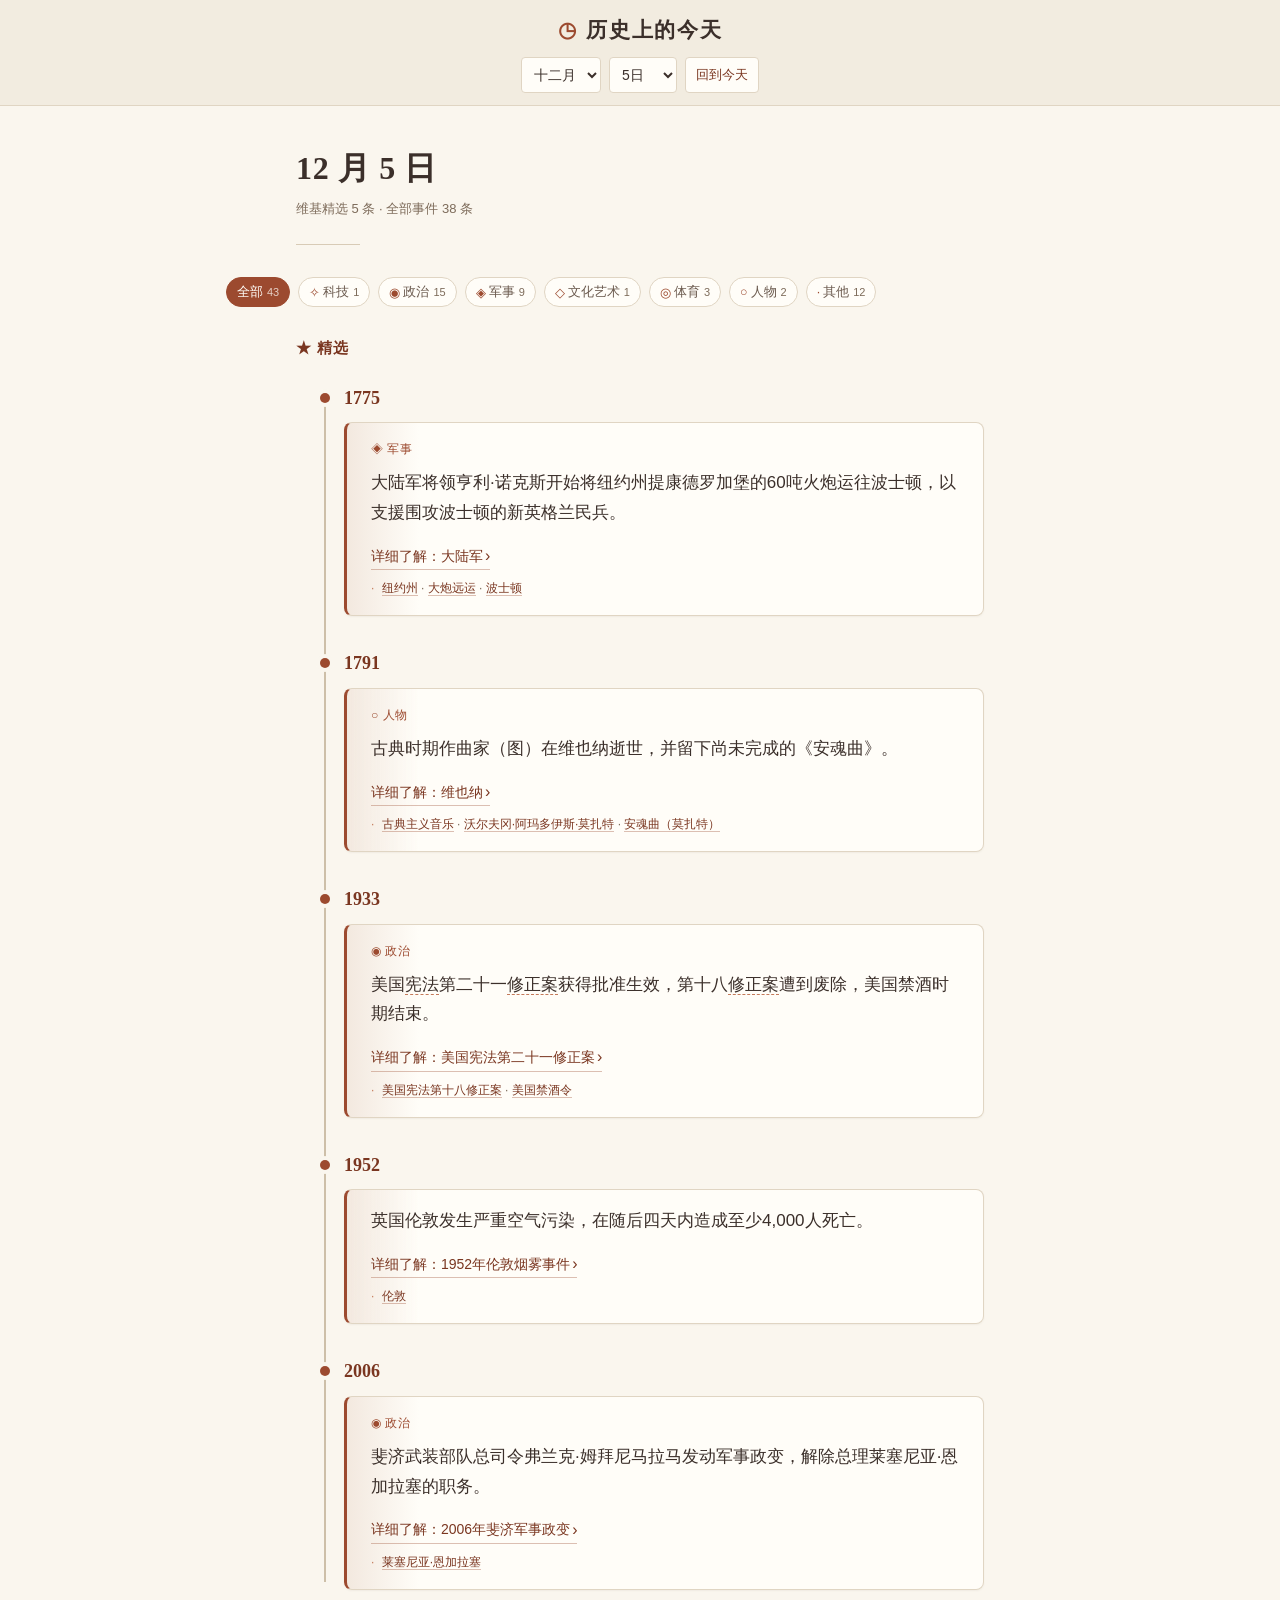
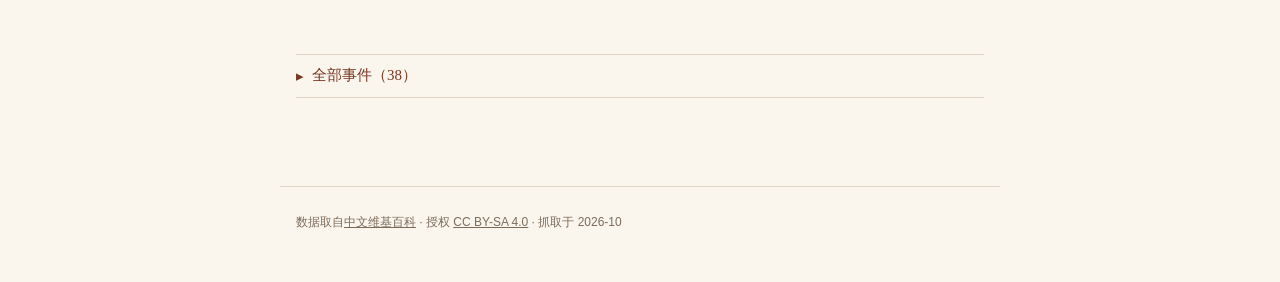
==== index.html @ 5e3b6389 "header 改两行居中：站名在上、日期选择在下 flex 纵向堆叠而非三列 grid —— 两行各自居中、对齐同一视觉中轴， 不会因控件宽度变化而漂移。站名升到 21px 衬线体，是网站主题该有的分" ====
<!DOCTYPE html>
<html lang="zh-Hans">
<head>
<meta charset="UTF-8">
<meta name="viewport" content="width=device-width, initial-scale=1">
<title>历史上的今天</title>
<meta name="description" content="按日期浏览历史上发生过的有影响力的事件，面向 10–18 岁的中文读者。">
<link rel="stylesheet" href="css/style.css">
</head>
<body>

<header>
  <div class="site-title">
    <span class="site-mark" aria-hidden="true">◷</span> <span>历史上的今天</span>
  </div>

  <!-- 第二行：日期选择 ＋「今天」，整组居中 -->
  <div class="date-picker">
    <select id="selMonth" aria-label="选择月份"></select>
    <select id="selDay" aria-label="选择日期"></select>
    <button id="btnTodayInline" class="btn-today-inline" type="button"
            title="回到今天">回到今天</button>
  </div>
</header>

<main class="content">

  <section class="date-hero">
    <h1 id="heroDate">10 月 9 日</h1>
    <p id="heroMeta" class="hero-meta">维基精选 5 条 · 全部事件 41 条</p>
  </section>

  <!-- 精选：维基编者挑选的当日最值得一提的 5 条（spec.md §3.2）-->
  <!-- 领域筛选。标签由 render.js 按当天实有分类生成 ——
       空分类直接不显示，避免点进去空页（spec.md §5.6 的教训）-->
  <nav class="filter-bar" id="filterBar" role="group" aria-label="按领域筛选"></nav>

  <section class="selected-section" aria-labelledby="selTitle">
    <h2 id="selTitle" class="section-title">精选</h2>
    <ol class="timeline" id="selectedList"></ol>
  </section>

  <!-- 全部事件：默认折叠（layout.md §5.8）-->
  <section class="events-section" aria-labelledby="evtTitle">
    <button class="section-toggle" id="evtToggle" type="button"
            aria-expanded="false" aria-controls="eventsList">
      <span class="toggle-arrow" aria-hidden="true">▸</span>
      <span id="evtTitle">全部事件（<span id="evtCount">41</span>）</span>
    </button>
    <ol class="timeline" id="eventsList" hidden></ol>
  </section>

  <div class="empty-state" id="emptyState" hidden>
    <span class="empty-icon" aria-hidden="true">◌</span>
    <p>这一天还没有整理好的事件</p>
    <p class="empty-hint">换一天看看，或者</p>
    <button class="btn-secondary" type="button" data-action="today">回到今天</button>
  </div>

</main>

<footer>
  数据取自<a href="https://zh.wikipedia.org" rel="noopener noreferrer" hreflang="zh">中文维基百科</a>
  · 授权 <a href="https://creativecommons.org/licenses/by-sa/4.0/deed.zh"
            rel="noopener noreferrer">CC BY-SA 4.0</a>
  · 抓取于 <span id="fetchDate">2026-10</span>
</footer>

<script type="module" src="js/app.js"></script>

</body>
</html>
---- css/style.css ----
/* ============================================
   历史上的今天 — 暖白纸感主题
   ============================================
   方案 A（docs/layout.md §3）：米白背景 ＋ 深棕文字 ＋ 赭红强调
   对比度全部实测，见 layout.md §3.2

   ⚠ 字面色值只允许出现在第 1 节 :root（layout.md §4.5）。
     其余各节一律引用变量名 —— 否则切换方案 B 要改遍整个文件。

   分节（layout.md §9.2）：
     1. 设计令牌      5. timeline ＋ event-card
     2. reset ＋ 排版  6. gloss（注音）
     3. header        7. 空状态 ＋ footer
     4. date-hero     8. 响应式    9. 打印
   ============================================ */


/* === 1. 设计令牌 === */

:root {
  /* ---- 间距（4px 基准）---- */
  --s1:4px;  --s2:8px;  --s3:12px; --s4:16px;
  --s5:24px; --s6:32px; --s7:48px; --s8:64px;

  /* ---- 纸感底色 ---- */
  --bg:         #faf6ee;   /* 页面：米白，带一点暖黄 */
  --bg-card:    #fffdf8;   /* 卡片：比页面更白，制造「纸叠纸」 */
  --bg-hover:   #f5efe3;   /* 卡片 hover：压暗，像被手按住 */
  --bg-sunken:  #f2ece0;   /* header / footer / 引用块 */

  /* ---- 文字：深棕系，不用纯黑（layout.md §3.3）---- */
  --text:       #3b2f2a;   /* 正文   11.98:1 */
  --text-sub:   #6b5a4e;   /* 次要    6.09:1 */
  --text-muted: #7d6b5a;   /* 元信息  4.73:1 —— 刚过 AA，不可再调淡 */

  /* ---- 赭红强调（印章／朱批的语义色）---- */
  --accent:       #9c4a2f;              /* 5.67:1 */
  --accent-deep:  #7a3620;              /* 8.20:1 */
  --accent-light: #c47a5a;              /* 3.29:1 —— 仅装饰线，不承载文字 */
  --accent-wash:  rgba(156, 74, 47, .08);

  /* ---- 线与分隔（对比度 1.2–1.7:1，纯装饰，不传达信息）---- */
  --border:        #e0d5c3;
  --border-accent: rgba(156, 74, 47, .35);
  --timeline:      #cdbfa8;
  --rule:          #d8cbb6;

  /* ---- 语义色 ---- */
  --sensitive:  #8a6a2f;   /* 需陪读：土黄，不用警告红（layout.md §5.9）*/

  /* ---- 圆角 ---- */
  --r-sm:4px; --r-md:8px; --r-lg:12px; --r-full:9999px;

  /* ---- 阴影：带棕调，纯黑在暖底上会发脏（layout.md §3.4）---- */
  --shadow-sm:0 1px 2px rgba(90, 70, 50, .06);
  --shadow-md:0 2px 8px rgba(90, 70, 50, .08);
  --shadow-lg:0 8px 24px rgba(90, 70, 50, .12);

  /* ---- 动效 ---- */
  --ease:cubic-bezier(.16, 1, .3, 1);
  --fast:150ms; --normal:280ms;

  /* ---- 字体 ---- */
  --font-sans:-apple-system, BlinkMacSystemFont, 'PingFang SC',
              'Microsoft YaHei', 'Noto Sans CJK SC', sans-serif;
  --font-serif:'Songti SC', 'SimSun', 'Noto Serif CJK SC', Georgia, serif;
  --font-year:var(--font-serif);   /* 年份用衬线，活字印刷质感 */

  /* ---- 打印专用（第 9 节）---- */
  --print-bg:#fff;             /* 打印一律白底，不印米白省墨 */
  --print-border:#ccc;         /* 打印机对淡色边框表现差，用中灰 */

  /* ---- 尺寸 ---- */
  --header-h:100px;      /* 两行：站名 ＋ 日期控件（含上下内距）*/
  --content-max:720px;   /* 17px 下约 39 字/行，在 28–40 舒适区内 */
  --filter-max:860px;    /* 筛选栏单独放宽 —— 9 个标签需 767px，720 装不下 */
  --timeline-x:28px;
}

/* 高对比模式：装饰线提到可辨（layout.md §8.2）*/
@media (prefers-contrast: more) {
  :root {
    --border:var(--text-muted);
    --timeline:var(--text-muted);
    --accent-light:var(--accent);
  }
}


/* === 2. reset ＋ 基础排版 === */

*, *::before, *::after { margin:0; padding:0; box-sizing:border-box; }

html { -webkit-text-size-adjust:100%; }

body {
  font-family:var(--font-sans);
  overflow-x:hidden;            /* 防止任何子元素横向撑破页面 */
  background:var(--bg);
  color:var(--text);
  font-size:17px;              /* 为六年级阅读放大（layout.md §1.2）*/
  line-height:1.75;
  min-height:100vh;
  padding-top:var(--header-h); /* 让开固定 header */
  -webkit-font-smoothing:antialiased;
  text-rendering:optimizeLegibility;
}

h1, h2, h3 { line-height:1.3; font-weight:700; }

a { color:var(--accent-deep); }

ol, ul { list-style:none; }

button, select {
  font-family:inherit;
  font-size:inherit;
  color:inherit;
}
button { cursor:pointer; background:none; border:none; }

[hidden] { display:none !important; }

/* 全局焦点环 —— 绝不用 outline:none（layout.md §8）*/
:focus-visible {
  outline:2px solid var(--accent);
  outline-offset:2px;
  border-radius:var(--r-sm);
}

/* 尊重系统的减弱动效设置 */
@media (prefers-reduced-motion: reduce) {
  *, *::before, *::after {
    animation-duration:.01ms !important;
    transition-duration:.01ms !important;
  }
}

/* 正文容器：单列居中。行长直接决定阅读体验（layout.md §2.3）*/
.content {
  max-width:var(--content-max);
  margin:0 auto;
  padding:0 var(--s4) var(--s8);
}

/* 日期切换：只对内容区淡入 180ms。
   不做整页淡出 —— 那会让人以为在加载（layout.md §7.1）*/
.content.is-fading { animation:fade-in 180ms var(--ease); }
@keyframes fade-in { from { opacity:0; } to { opacity:1; } }

/* 加载态。数据多在本地，通常一闪而过，所以只做轻微变淡 */
.content.is-loading { opacity:.6; }

/* 屏幕阅读器专用 */
.sr-only {
  position:absolute; width:1px; height:1px;
  padding:0; overflow:hidden; clip:rect(0 0 0 0);
  white-space:nowrap; border:0;
}

/* 次要按钮：赭红描边，hover 填淡赭 */
.btn-secondary {
  padding:var(--s2) var(--s4);
  min-height:36px;
  color:var(--accent-deep);
  background:var(--bg-card);
  border:1px solid var(--border-accent);
  border-radius:var(--r-sm);
  font-size:14px;
  white-space:nowrap;
  transition:background var(--fast) var(--ease),
             border-color var(--fast) var(--ease);
}
.btn-secondary:hover {
  background:var(--accent-wash);
  border-color:var(--accent);
}
.btn-secondary:active { transform:scale(.98); }


/* === 3. header === */

/* 三列 grid，而非 space-between —— 两侧 1fr 吸收宽度差，
   保证日期选择器真正居中，不因左右元素宽度变化而漂移（layout.md §5.1）*/
/* 两行居中：第一行站名（网站主题，视觉焦点），第二行日期选择。
   纵向堆叠而非三列 —— 站名与日期控件都居中，对齐同一视觉中轴，
   不会因左右元素宽度变化而漂移。 */
header {
  position:fixed; top:0; left:0; right:0;
  min-height:var(--header-h);
  display:flex;
  flex-direction:column;
  align-items:center;
  justify-content:center;
  gap:var(--s2);
  padding:var(--s3) var(--s4);
  background:var(--bg-sunken);
  border-bottom:1px solid var(--border);
  z-index:100;
}

.site-title {
  font-family:var(--font-serif);
  font-size:21px; font-weight:700;
  letter-spacing:.08em;
  white-space:nowrap;
}
/* 装饰符号。⚠ 不用 emoji —— 多数 Linux 环境未装 emoji 字体，
   星平面字符（U+1F4C5 等）会渲染成豆腐块。只用 BMP 符号 */
.site-mark { color:var(--accent); margin-right:2px; }
.links-mark { color:var(--accent-light); margin-right:var(--s1); }

.date-picker { display:flex; align-items:center; gap:var(--s2); }

.date-picker select {
  height:36px;
  padding:0 var(--s2);
  background:var(--bg-card);
  border:1px solid var(--border);
  border-radius:var(--r-sm);
  font-size:14px;
}
.date-picker select:hover { border-color:var(--border-accent); }

/* 日期控件旁的紧凑「今天」按钮。与右侧的「回到今天」同功能，
   但位置更顺手 —— 改完月/日就在旁边 */
.btn-today-inline {
  height:36px;
  padding:0 10px;
  color:var(--accent-deep);
  background:var(--bg-card);
  border:1px solid var(--border);
  border-radius:var(--r-sm);
  font-size:13px;
  white-space:nowrap;
  transition:background var(--fast) var(--ease),
             border-color var(--fast) var(--ease);
}
.btn-today-inline:hover {
  background:var(--accent-wash);
  border-color:var(--border-accent);
}
.btn-today-inline:active { transform:scale(.97); }


/* === 4. date-hero === */

.date-hero { padding:var(--s7) 0 var(--s6); }

.date-hero h1 {
  font-family:var(--font-serif);
  font-size:32px;
  letter-spacing:.02em;
}

.hero-meta {
  margin-top:var(--s2);
  font-size:13px;
  color:var(--text-muted);
}

/* 标题下的短横，像文章题下的分隔线 */
.date-hero::after {
  content:'';
  display:block;
  width:64px; height:1px;
  margin-top:var(--s5);
  background:var(--rule);
}

.section-title {
  font-family:var(--font-serif);
  font-size:15px;
  color:var(--accent-deep);
  letter-spacing:.08em;
  margin-bottom:var(--s5);
}
.section-title::before { content:'★ '; }


/* === 5. timeline ＋ event-card === */

.timeline { position:relative; padding-left:var(--s7); }

/* 竖线 */
.timeline::before {
  content:'';
  position:absolute; left:var(--timeline-x); top:8px; bottom:8px;
  width:2px;
  background:var(--timeline);
}

.event { position:relative; margin-bottom:var(--s6); }
.event:last-child { margin-bottom:0; }

/* 节点圆点。4px 同底色描边，制造「浮在竖线上」的效果 */
.event::before {
  content:'';
  position:absolute;
  left:calc(var(--timeline-x) - var(--s7) - 4px);
  top:10px;
  width:10px; height:10px;
  border-radius:var(--r-full);
  background:var(--accent);
  box-shadow:0 0 0 4px var(--bg);
}

.event-year {
  font-family:var(--font-year);
  font-size:18px; font-weight:700;
  color:var(--accent-deep);       /* 用 deep（8.2:1）—— 年份是关键信息 */
  margin-bottom:var(--s2);
}

/* 卡片边界靠 border ＋ shadow 确立。
   ⚠ 卡片底与页面底实测仅 1.06:1，肉眼几乎不可辨 ——
     这两者都不能省（layout.md §3.4）*/
.event-card {
  background:var(--bg-card);
  border:1px solid var(--border);
  border-radius:var(--r-md);
  box-shadow:var(--shadow-sm);
  padding:var(--s4) var(--s5);
  transition:background var(--fast) var(--ease),
             border-color var(--fast) var(--ease),
             box-shadow var(--fast) var(--ease);
}
.event-card:hover {
  background:var(--bg-hover);
  border-color:var(--border-accent);
  box-shadow:var(--shadow-md);
}

.event-text { font-size:17px; line-height:1.75; }

/* 精选：左侧金边 ＋ 仅 72px 内的淡赭渐变，避免整卡染色影响正文 */
.event--selected .event-card {
  border-left:3px solid var(--accent);
  background:linear-gradient(90deg, var(--accent-wash), var(--bg-card) 72px);
}

/* 需陪读：土黄左边条。不是错误，是阅读提示 */
.event--sensitive .event-card { border-left:3px solid var(--sensitive); }

.sensitive-badge {
  display:inline-block;
  font-size:12px;
  color:var(--sensitive);
  border:1px solid currentColor;
  border-radius:var(--r-full);
  padding:1px var(--s2);
  line-height:1.5;
}
.event-meta-row { margin-top:var(--s3); }

/* 「为什么重要」：比正文小 2px、更淡 —— 是补充，不是主体 */
.event-why {
  margin-top:var(--s4);
  padding:var(--s3) var(--s4);
  background:var(--bg-sunken);
  border-left:2px solid var(--accent-light);
  border-radius:var(--r-sm);
  font-size:15px; line-height:1.7;
  color:var(--text-sub);
}
.event-why::before { content:'※ '; color:var(--accent-light); }

/* 主链接：这条事件的维基条目。比关联条目显眼 —— 它是「读下去」的入口 */
.event-main-link {
  margin-top:var(--s4);
  font-size:14px;
}
.event-main-link a {
  display:inline-flex; align-items:center; gap:2px;
  color:var(--accent-deep);
  text-decoration:none;
  border-bottom:1px solid var(--border-accent);
  padding-bottom:1px;
}
.event-main-link a:hover {
  border-bottom-color:var(--accent-deep);
}
.link-arrow { font-size:16px; line-height:1; }

/* 关联条目行 —— 延伸阅读，比主链接低一级。l 为空时不渲染 */
.event-links {
  margin-top:var(--s2);
  font-size:12px;
  color:var(--text-muted);
}

/* 实体内链用实线下划线，与注音的虚线区分开 ——
   一个是「跳出去」，一个是「看解释」（layout.md §5.7）*/
.entity-link {
  color:var(--accent-deep);
  text-decoration:none;
  border-bottom:1px solid var(--border-accent);
}
.entity-link:hover { border-bottom-color:var(--accent-deep); }

/* --- 领域筛选标签栏 --- */

/* 只显示当天实有的分类（render.js）—— 空分类不渲染，
   所以用户点任何一个都一定有内容（spec.md §5.6）

   ⚠ 9 个标签（全部 ＋ 8 分类）在 720px 正文宽里实测需 767px，必然换行。
     所以筛选栏**单独放宽到 --filter-max**，突破正文容器 ——
     正文 720px 是为阅读行长定的（§2.3），标签栏没有这个约束。 */
.filter-bar {
  display:flex; flex-wrap:nowrap;
  gap:var(--s2);
  margin-bottom:var(--s6);
  width:var(--filter-max);
  max-width:100%;
  /* 容器居中时向左右各溢出一点，保持与正文同一视觉中轴 */
  margin-left:calc((var(--content-max) - var(--filter-max)) / 2);
}

.chip {
  display:inline-flex; align-items:center; gap:3px;
  flex:0 0 auto;                     /* 不压缩，保证文字不折行 */
  min-height:30px;
  padding:var(--s1) 10px;
  background:var(--bg-card);
  border:1px solid var(--border);
  border-radius:var(--r-full);
  font-size:12.5px;
  white-space:nowrap;
  color:var(--text-sub);
  transition:background var(--fast) var(--ease),
             border-color var(--fast) var(--ease),
             color var(--fast) var(--ease);
}
.chip:hover { border-color:var(--border-accent); color:var(--text); }
.chip:active { transform:scale(.97); }

/* 选中态：实心赭红。对比度由 --bg-card 文字保证 */
.chip--on {
  background:var(--accent);
  border-color:var(--accent);
  color:var(--bg-card);
}
.chip--on .chip-n { color:var(--bg-card); opacity:.75; }

.chip-i { color:var(--accent); }
.chip--on .chip-i { color:var(--bg-card); }

.chip-n {
  font-size:11px;
  color:var(--text-muted);
  margin-left:1px;
}

/* 卡片上的分类标记 —— 让用户看得见这条为什么被归入该类 */
.event-tag {
  font-size:12px;
  color:var(--accent);
  letter-spacing:.04em;
  margin-bottom:var(--s2);
}

/* --- 折叠触发行 --- */
/* 折叠触发行：整行可点，44px 高（移动端点击目标下限）*/
/* .selected-section 无样式，仅作 render.js 的 hidden 切换锚点 —— 保留类名 */
.events-section { margin-top:var(--s8); }

.section-toggle {
  display:flex; align-items:center; gap:var(--s2);
  width:100%; min-height:44px;
  padding:var(--s2) 0;
  margin-bottom:var(--s5);
  font-family:var(--font-serif);
  font-size:15px;
  color:var(--accent-deep);
  border-top:1px solid var(--border);
  border-bottom:1px solid var(--border);
  text-align:left;
}
.section-toggle:hover { color:var(--accent); }

.toggle-arrow { transition:transform var(--fast) var(--ease); }
.section-toggle[aria-expanded="true"] .toggle-arrow { transform:rotate(90deg); }


/* === 6. gloss（注音）=== */

/* 默认必须安静 —— 一条最多标 3 个词，太显眼会变成「满是下划线的课文」*/
.gloss {
  position:relative;
  border-bottom:1px dashed var(--accent-light);
  cursor:help;
}
.gloss:hover, .gloss:focus-visible {
  border-bottom-color:var(--accent);
  background:var(--accent-wash);
}

/* 气泡用反相（深底浅字）：亮色主题下浅底气泡与页面区分度不足，
   看不出这是浮层。实测反相后 12.70:1（layout.md §5.6）*/
.gloss-pop {
  position:absolute;
  bottom:calc(100% + 8px); left:50%;
  transform:translateX(-50%);
  background:var(--text);
  color:var(--bg-card);
  border-radius:var(--r-sm);
  padding:var(--s2) var(--s3);
  font-size:14px; line-height:1.5;
  white-space:nowrap;
  box-shadow:var(--shadow-lg);
  opacity:0; pointer-events:none;
  transition:opacity var(--fast) var(--ease);
  z-index:50;
}
.gloss-pop em {
  font-style:normal;
  color:var(--accent-light);
  margin-left:var(--s2);
}
.gloss[aria-expanded="true"] .gloss-pop { opacity:1; }
/* 桌面 hover 也显示；移动端靠 aria-expanded（app.js 的点击处理）*/
@media (hover: hover) {
  .gloss:hover .gloss-pop, .gloss:focus-visible .gloss-pop { opacity:1; }
}

/* 近视口边缘时贴边对齐，否则气泡被裁切。
   由 app.js 的 flipIfClipped() 加 class —— JS 只判断该不该翻，位移归 CSS */
.gloss-pop--left  { left:0;    transform:none; }
.gloss-pop--right { left:auto; right:0; transform:none; }


/* === 7. 空状态 ＋ footer === */

/* 这是真实可达的状态（精选库非 366 天全覆盖），不是边缘情况 */
.empty-state {
  text-align:center;
  padding:var(--s8) var(--s4);
  color:var(--text-muted);
}
.empty-icon { font-size:40px; display:block; margin-bottom:var(--s4);
               color:var(--border); }
.empty-hint { font-size:14px; margin:var(--s4) 0 var(--s3); }

/* CC BY-SA 的强制要求，不是装饰（spec.md §9.1）*/
footer {
  max-width:var(--content-max);
  margin:0 auto;
  padding:var(--s5) var(--s4) var(--s7);
  border-top:1px solid var(--border);
  font-size:12px;
  line-height:1.9;
  color:var(--text-muted);
}
footer a { color:var(--text-muted); text-decoration:underline; }
footer a:hover { color:var(--accent-deep); }


/* === 8. 响应式 === */

@media (max-width:767px) {
  :root { --timeline-x:14px; --s7:32px; }

  body { font-size:16px; }                 /* 窄屏行长控制 */

  /* header 本就是两行居中（见第 3 节），窄屏只需缩小字号与内距 */
  /* 窄屏 header 略矮：字号与内距都小一档 */
  header { padding:var(--s2) var(--s3); gap:var(--s1); }
  body { padding-top:86px; }
  .site-title { font-size:18px; letter-spacing:.04em; }

  .content { padding:0 var(--s3) var(--s7); }
  .date-hero h1 { font-size:26px; }
  .timeline { padding-left:var(--s6); }
  .event-card { padding:var(--s3) var(--s4); }
  .event-text { font-size:16px; }

  /* 筛选栏：桌面上单行放宽到 860px，窄屏放不下 ——
     改为横向滚动，保持单行且不溢出页面（不回到换行，
     因为换行会把高度推到两三行，挤掉首屏内容）*/
  .filter-bar {
    width:auto;
    margin-left:0;
    overflow-x:auto;
    padding-bottom:var(--s1);
    -webkit-overflow-scrolling:touch;
    scrollbar-width:none;                  /* Firefox 隐藏滚动条 */
  }
  .filter-bar::-webkit-scrollbar { display:none; }

  /* nowrap 在窄屏会溢出 */
  .gloss-pop { white-space:normal; max-width:70vw; }
}


/* === 9. 打印 === */

/* 亮色主题的附带好处：学生可能要打印某一天带去学校（layout.md §6.2）*/
@media print {
  body { background:var(--print-bg); padding-top:0; font-size:12pt; }
  header, .section-toggle, .empty-state { display:none; }

  .event-card {
    box-shadow:none;
    border:1px solid var(--print-border);
    break-inside:avoid;
  }
  .event-card:hover { background:none; }

  /* 打印时展开全部事件 */
  .events-section ol[hidden] { display:block !important; }

  /* 气泡无法交互，但外链应展开成可读 URL */
  .gloss-pop { display:none; }
  .gloss { border-bottom:none; }
  .entity-link::after { content:' (' attr(href) ')'; font-size:9pt; }
}
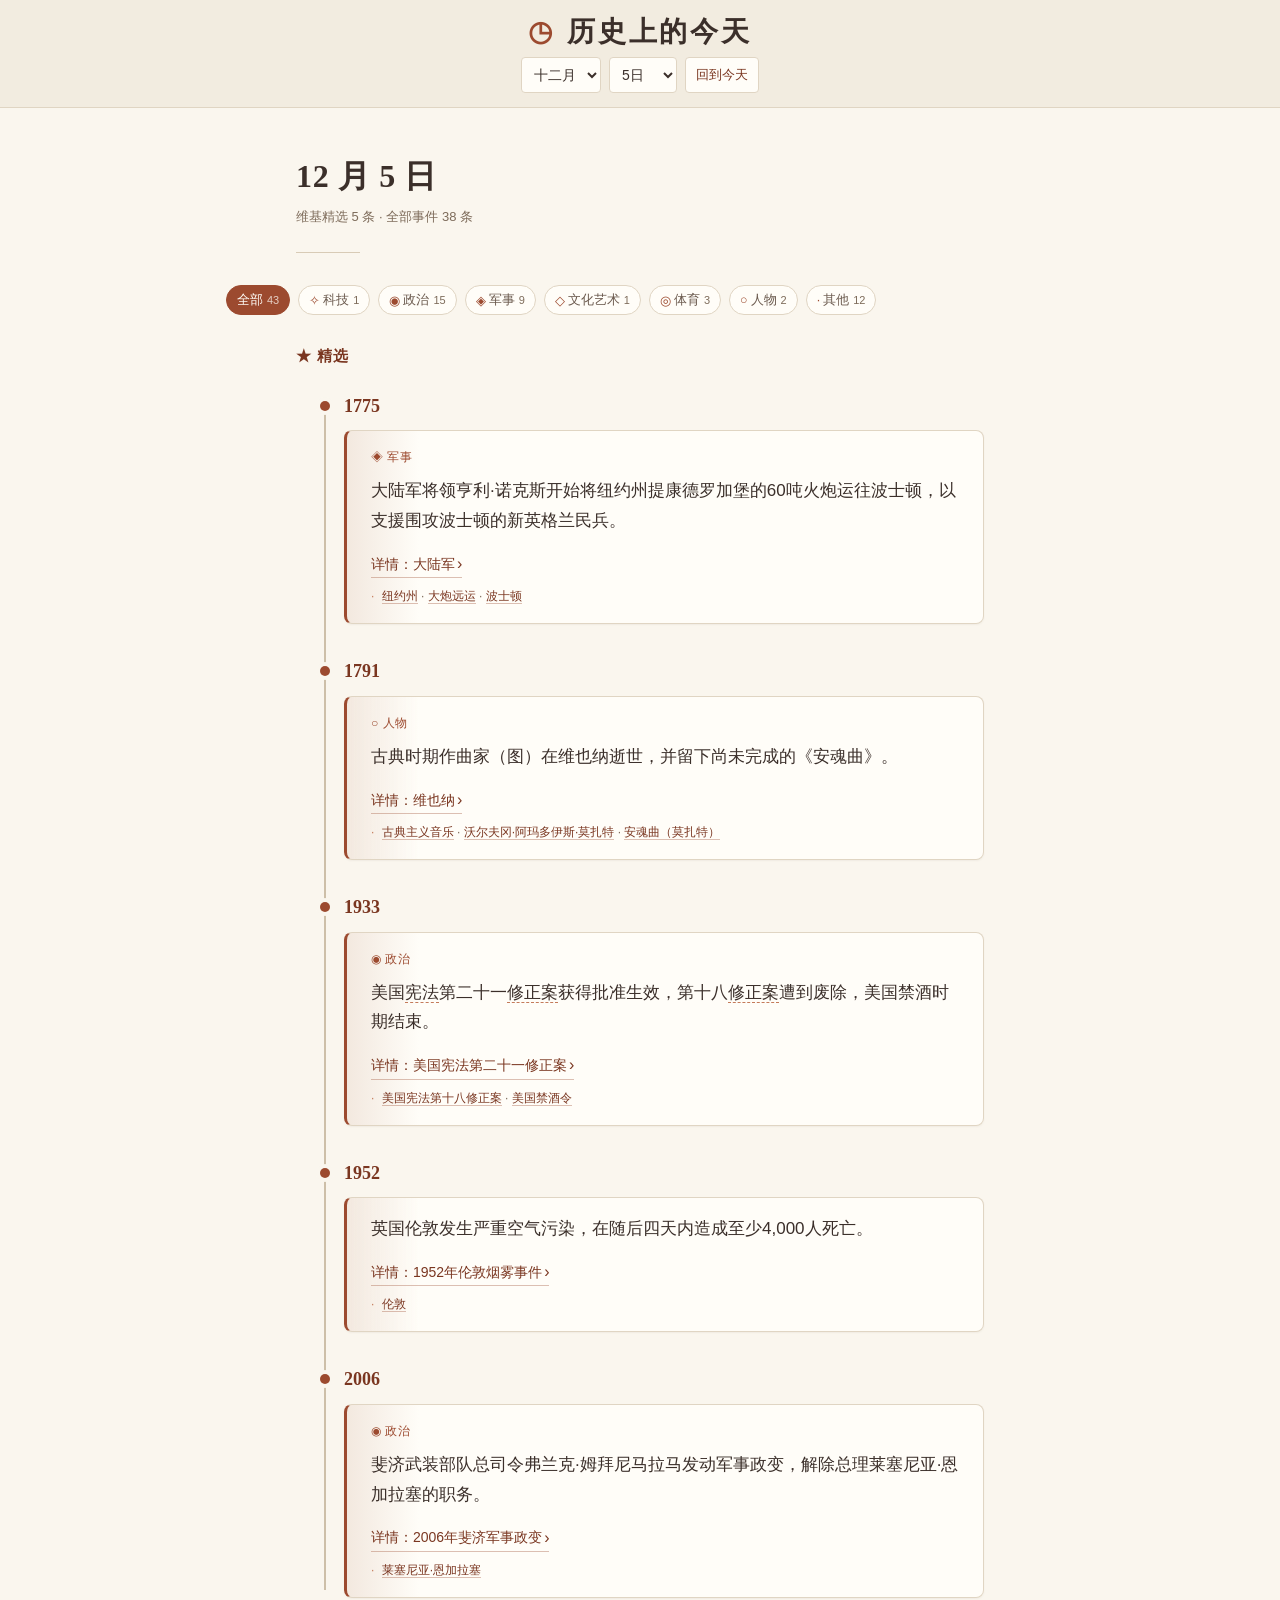
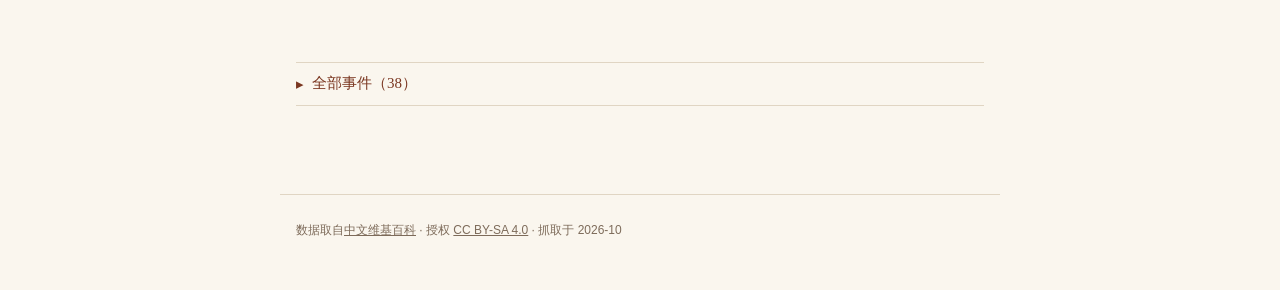
==== commit b4ac7580: "外链一律新开页：加 target=_blank 点维基链接就离开本站了，不该顶掉用户正在浏览的日期 —— 回来还得重新选一次。四类外链全部补上 target="_blank"： 事件主链接、关联条目、" ====
--- a/index.html
+++ b/index.html
@@ -60,9 +60,10 @@
 </main>
 
 <footer>
-  数据取自<a href="https://zh.wikipedia.org" rel="noopener noreferrer" hreflang="zh">中文维基百科</a>
+  数据取自<a href="https://zh.wikipedia.org" target="_blank"
+     rel="noopener noreferrer" hreflang="zh">中文维基百科</a>
   · 授权 <a href="https://creativecommons.org/licenses/by-sa/4.0/deed.zh"
-            rel="noopener noreferrer">CC BY-SA 4.0</a>
+            target="_blank" rel="noopener noreferrer">CC BY-SA 4.0</a>
   · 抓取于 <span id="fetchDate">2026-10</span>
 </footer>
 
--- a/css/style.css
+++ b/css/style.css
@@ -71,7 +71,7 @@
   --print-border:#ccc;         /* 打印机对淡色边框表现差，用中灰 */
 
   /* ---- 尺寸 ---- */
-  --header-h:100px;      /* 两行：站名 ＋ 日期控件（含上下内距）*/
+  --header-h:108px;      /* 两行：站名 28px ＋ 日期控件（含上下内距）*/
   --content-max:720px;   /* 17px 下约 39 字/行，在 28–40 舒适区内 */
   --filter-max:860px;    /* 筛选栏单独放宽 —— 9 个标签需 767px，720 装不下 */
   --timeline-x:28px;
@@ -201,8 +201,9 @@
 
 .site-title {
   font-family:var(--font-serif);
-  font-size:21px; font-weight:700;
-  letter-spacing:.08em;
+  font-size:28px; font-weight:700;
+  letter-spacing:.1em;
+  line-height:1.25;
   white-space:nowrap;
 }
 /* 装饰符号。⚠ 不用 emoji —— 多数 Linux 环境未装 emoji 字体，
@@ -565,8 +566,8 @@
   /* header 本就是两行居中（见第 3 节），窄屏只需缩小字号与内距 */
   /* 窄屏 header 略矮：字号与内距都小一档 */
   header { padding:var(--s2) var(--s3); gap:var(--s1); }
-  body { padding-top:86px; }
-  .site-title { font-size:18px; letter-spacing:.04em; }
+  body { padding-top:88px; }
+  .site-title { font-size:22px; letter-spacing:.06em; }
 
   .content { padding:0 var(--s3) var(--s7); }
   .date-hero h1 { font-size:26px; }
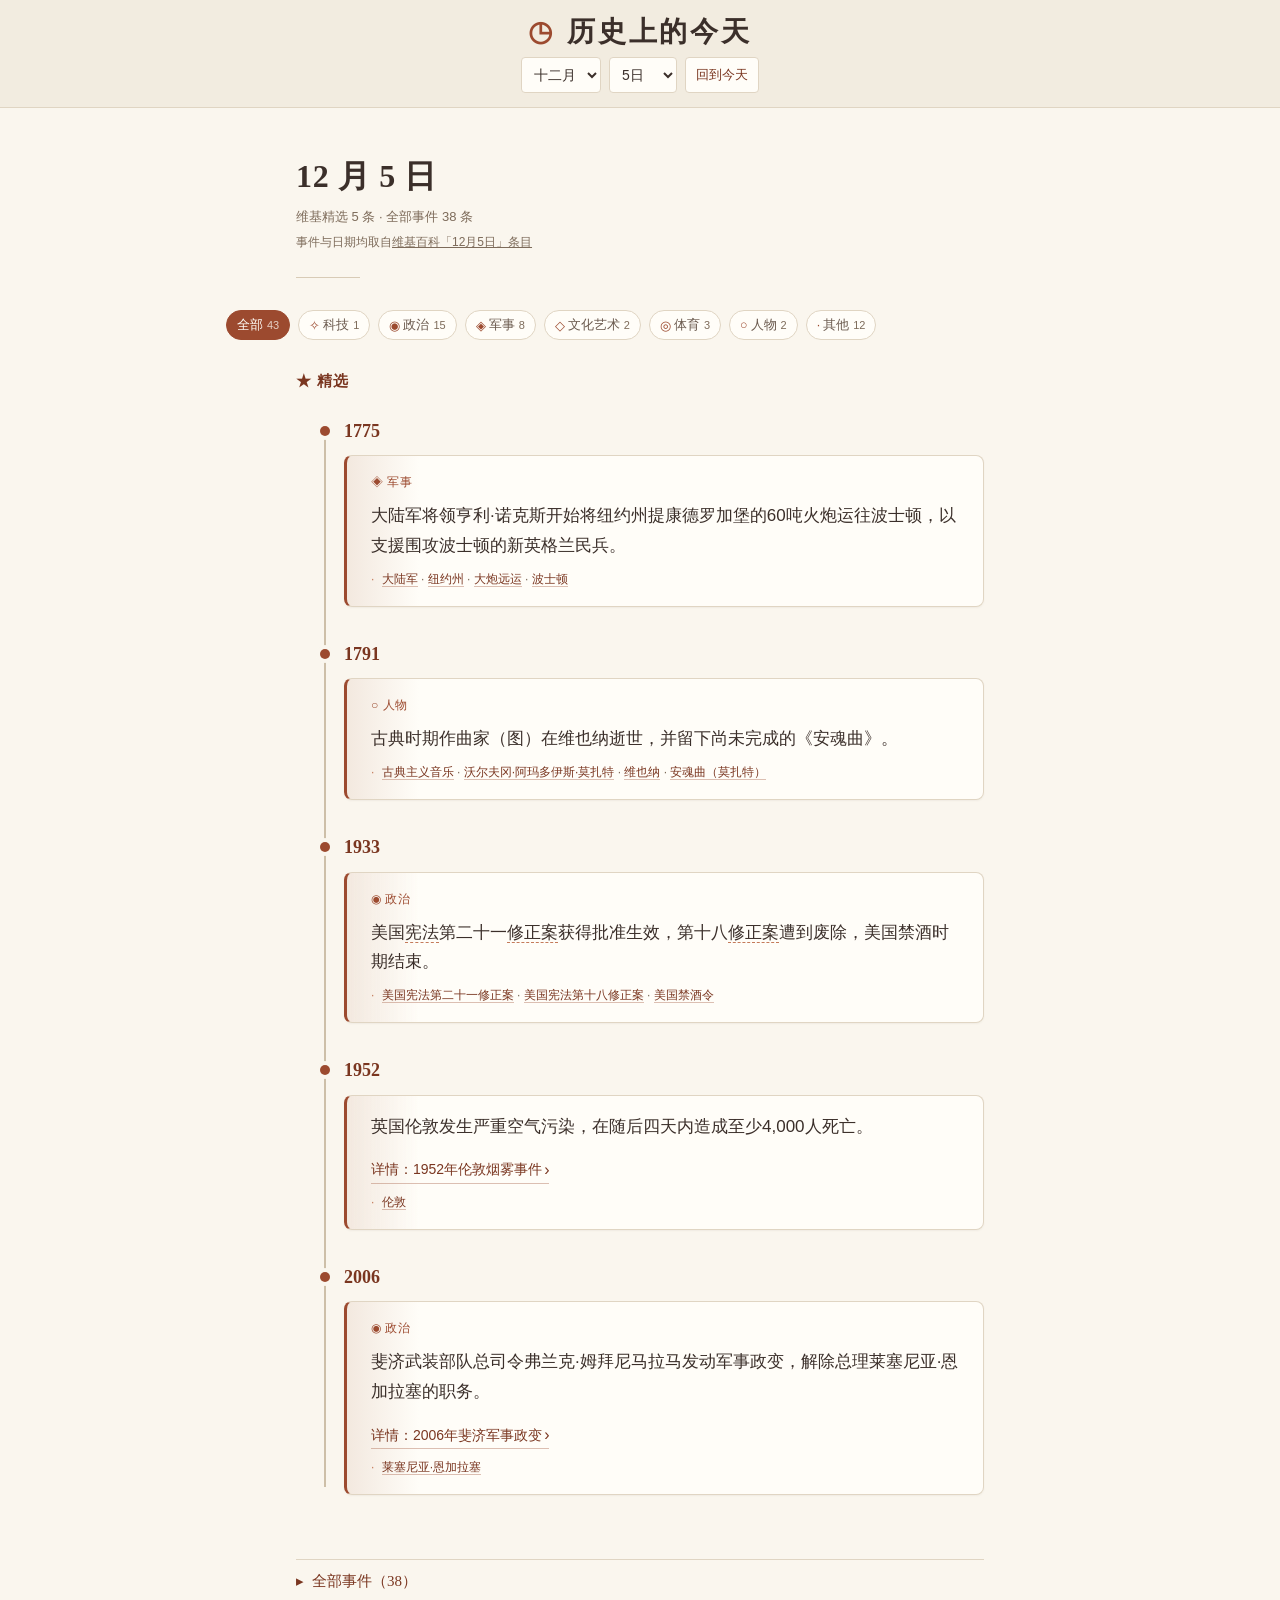
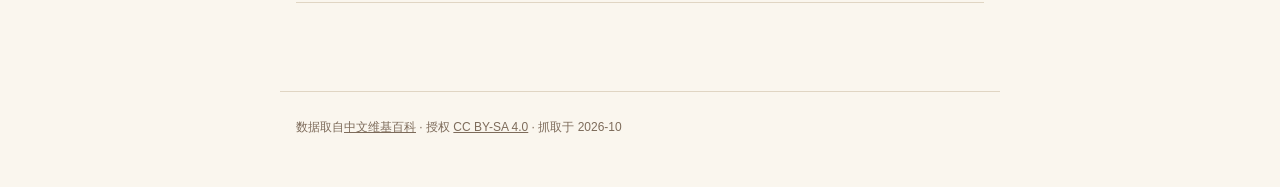
==== commit 1461668c: "新增日期出处链接：指向维基百科该日期条目 用户提了关键问题：没有「详情」链接的事件，凭什么说它发生在这一天？  答案是日期声明不来自条目链接，而来自数据源本身 —— API 端点的 路径参数就是日期（" ====
--- a/index.html
+++ b/index.html
@@ -28,6 +28,11 @@
   <section class="date-hero">
     <h1 id="heroDate">10 月 9 日</h1>
     <p id="heroMeta" class="hero-meta">维基精选 5 条 · 全部事件 41 条</p>
+    <!-- 日期出处：本页全部事件都来自维基百科该日期条目，这是日期声明的依据 -->
+    <p class="hero-source">
+      事件与日期均取自<a id="sourceLink" href="https://zh.wikipedia.org/zh-cn/10月9日"
+        target="_blank" rel="noopener noreferrer" hreflang="zh">维基百科「10月9日」条目</a>
+    </p>
   </section>
 
   <!-- 精选：维基编者挑选的当日最值得一提的 5 条（spec.md §3.2）-->
--- a/css/style.css
+++ b/css/style.css
@@ -260,6 +260,16 @@
   color:var(--text-muted);
 }
 
+/* 日期出处。比副标题更淡 —— 是溯源信息，不抢正文注意力，
+   但必须存在：它是「这件事发生在这一天」这个声明的依据 */
+.hero-source {
+  margin-top:var(--s1);
+  font-size:12px;
+  color:var(--text-muted);
+}
+.hero-source a { color:var(--text-muted); text-decoration:underline; }
+.hero-source a:hover { color:var(--accent-deep); }
+
 /* 标题下的短横，像文章题下的分隔线 */
 .date-hero::after {
   content:'';
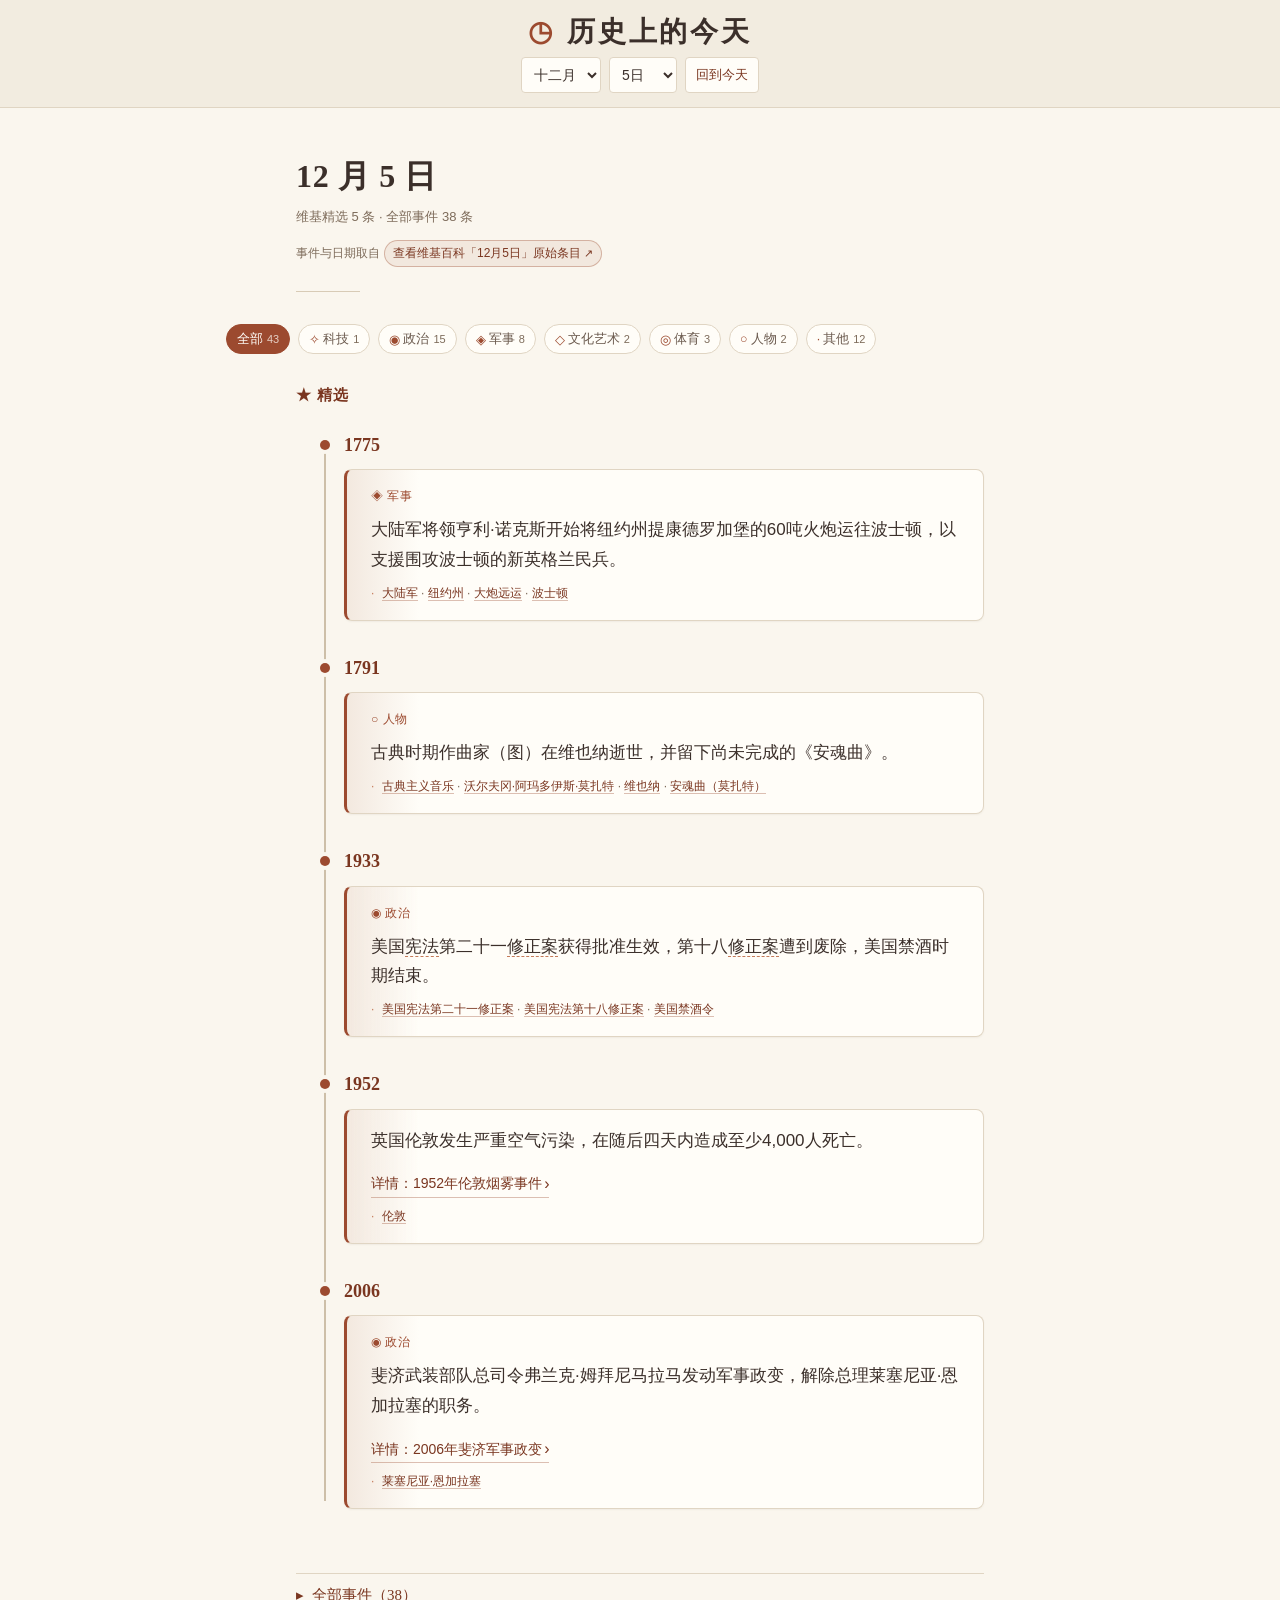
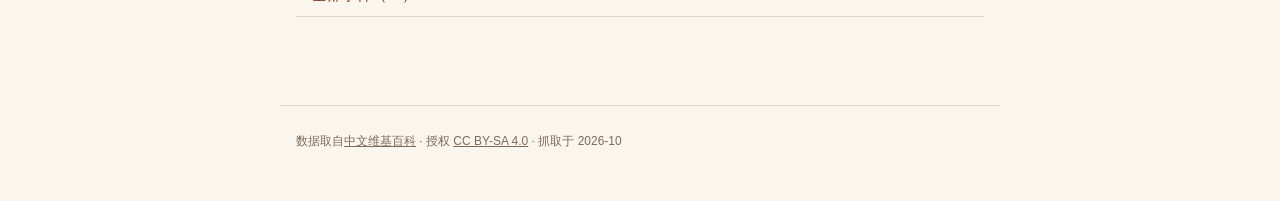
==== commit 275b2fbb: "出处链接改为可见的可点控件 用户反馈：看不出那行文字里有链接。实测确认原因 —— 初版是 12px、与周围纯文本同色（--text-muted）、只靠 1px 下划线区分。 那个尺寸下下划线几乎不可辨" ====
--- a/index.html
+++ b/index.html
@@ -30,8 +30,8 @@
     <p id="heroMeta" class="hero-meta">维基精选 5 条 · 全部事件 41 条</p>
     <!-- 日期出处：本页全部事件都来自维基百科该日期条目，这是日期声明的依据 -->
     <p class="hero-source">
-      事件与日期均取自<a id="sourceLink" href="https://zh.wikipedia.org/zh-cn/10月9日"
-        target="_blank" rel="noopener noreferrer" hreflang="zh">维基百科「10月9日」条目</a>
+      事件与日期取自<a id="sourceLink" href="https://zh.wikipedia.org/zh-cn/10月9日"
+        target="_blank" rel="noopener noreferrer" hreflang="zh">查看维基百科「10月9日」原始条目</a>
     </p>
   </section>
 
--- a/css/style.css
+++ b/css/style.css
@@ -260,15 +260,36 @@
   color:var(--text-muted);
 }
 
-/* 日期出处。比副标题更淡 —— 是溯源信息，不抢正文注意力，
-   但必须存在：它是「这件事发生在这一天」这个声明的依据 */
+/* 日期出处。必须看得出是可点的链接 —— 它承载「这件事凭什么发生在这一天」
+   的依据，读者要能一眼发现并点进去核对。
+   初版把它做成与周围同色的 12px 文字 ＋ 细下划线，实测几乎看不出是链接。
+   改为：赭红文字 ＋ 浅底药丸 ＋ 箭头，做成明确的可点控件。 */
 .hero-source {
-  margin-top:var(--s1);
+  margin-top:var(--s3);
   font-size:12px;
   color:var(--text-muted);
 }
-.hero-source a { color:var(--text-muted); text-decoration:underline; }
-.hero-source a:hover { color:var(--accent-deep); }
+.hero-source a {
+  display:inline-flex; align-items:center; gap:3px;
+  margin-left:var(--s1);
+  padding:2px var(--s2);
+  color:var(--accent-deep);
+  background:var(--accent-wash);
+  border:1px solid var(--border-accent);
+  border-radius:var(--r-full);
+  text-decoration:none;
+  white-space:nowrap;
+  transition:background var(--fast) var(--ease),
+             border-color var(--fast) var(--ease);
+}
+.hero-source a:hover {
+  background:var(--bg-card);
+  border-color:var(--accent);
+}
+.hero-source a::after {
+  content:'↗';                 /* 外链指示 —— 新窗口打开 */
+  font-size:11px;
+}
 
 /* 标题下的短横，像文章题下的分隔线 */
 .date-hero::after {
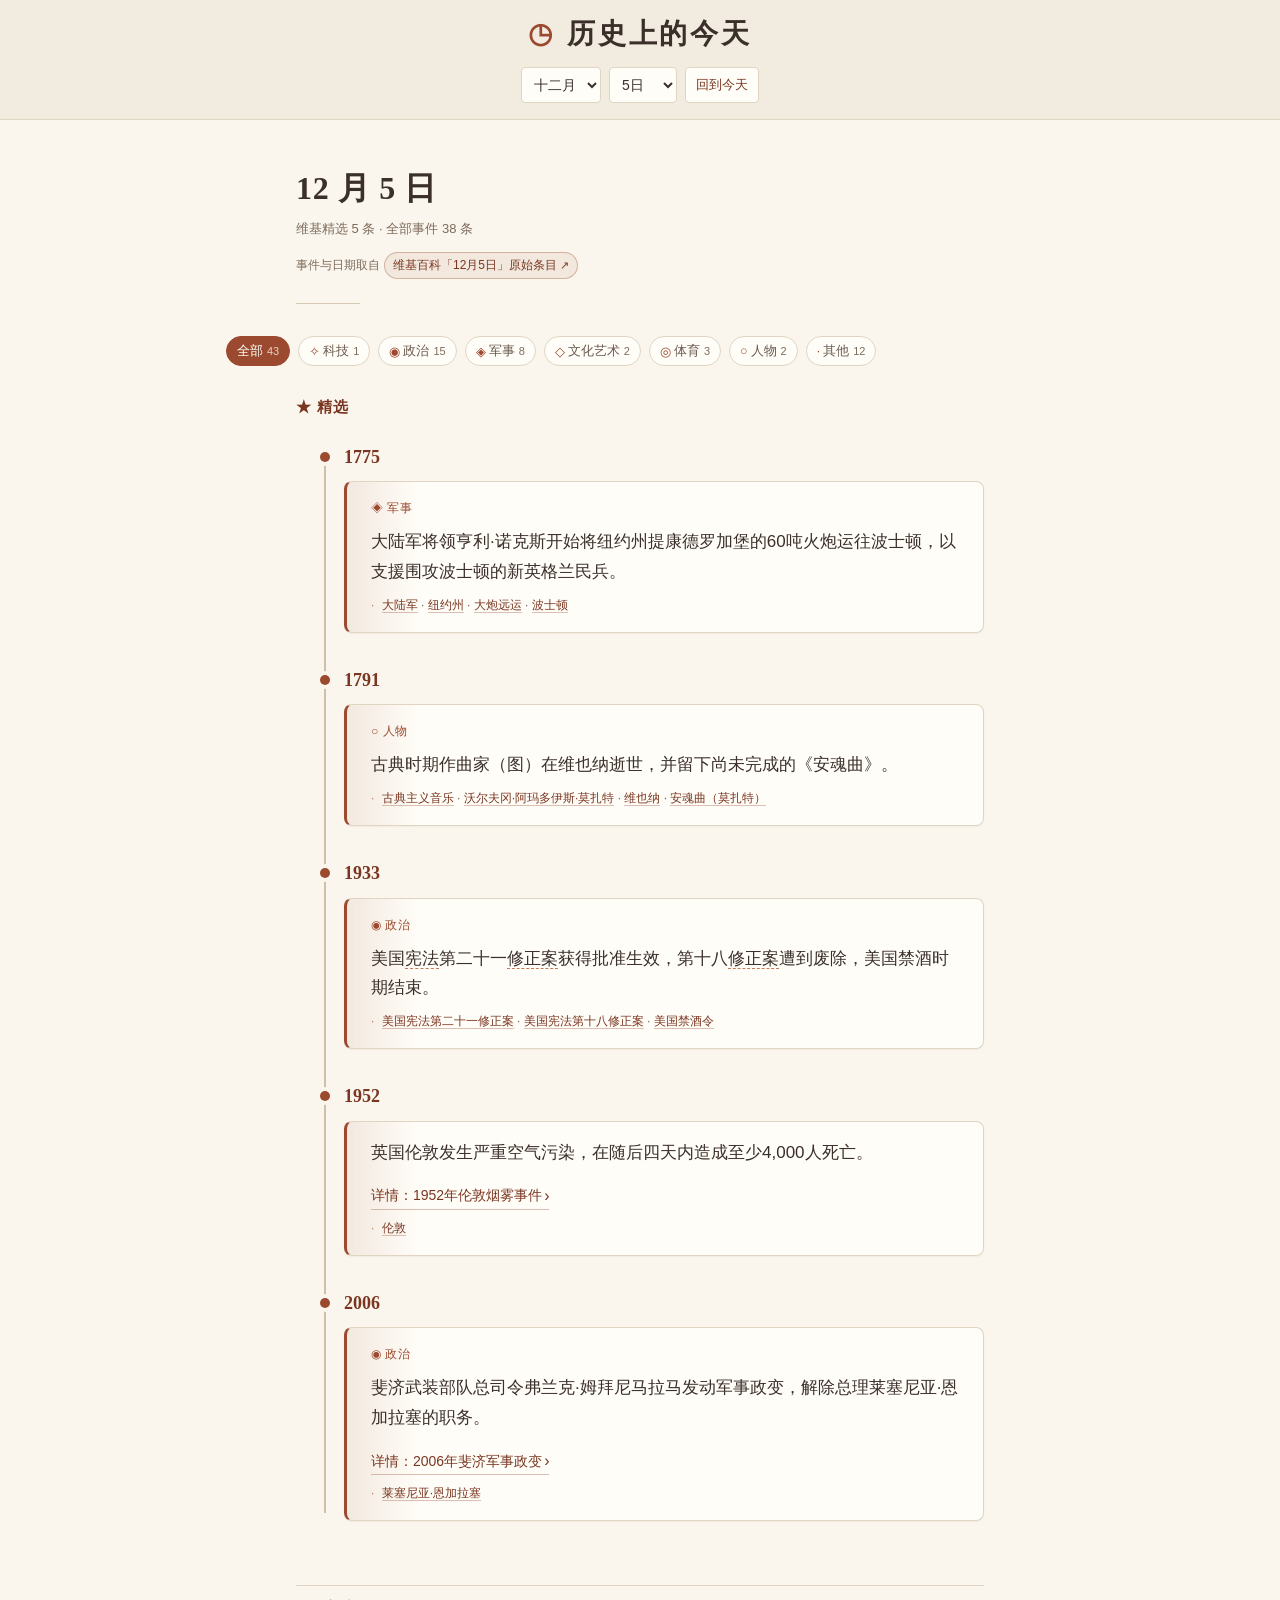
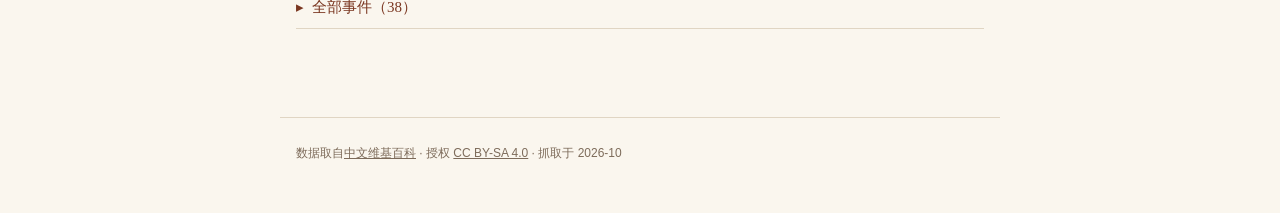
==== commit ca2b3055: "修三处用户反馈：header 间距、出处文案、诺贝尔奖分类 1. 站名与日期控件间距 8px → 16px（窄屏 12px），两行不再相贴。    --header-h 同步 108→120px、窄屏" ====
--- a/index.html
+++ b/index.html
@@ -31,7 +31,7 @@
     <!-- 日期出处：本页全部事件都来自维基百科该日期条目，这是日期声明的依据 -->
     <p class="hero-source">
       事件与日期取自<a id="sourceLink" href="https://zh.wikipedia.org/zh-cn/10月9日"
-        target="_blank" rel="noopener noreferrer" hreflang="zh">查看维基百科「10月9日」原始条目</a>
+        target="_blank" rel="noopener noreferrer" hreflang="zh">维基百科「10月9日」原始条目</a>
     </p>
   </section>
 
--- a/css/style.css
+++ b/css/style.css
@@ -71,7 +71,7 @@
   --print-border:#ccc;         /* 打印机对淡色边框表现差，用中灰 */
 
   /* ---- 尺寸 ---- */
-  --header-h:108px;      /* 两行：站名 28px ＋ 日期控件（含上下内距）*/
+  --header-h:120px;      /* 两行：站名 28px ＋ gap16 ＋ 日期控件 ＋ 上下内距 */
   --content-max:720px;   /* 17px 下约 39 字/行，在 28–40 舒适区内 */
   --filter-max:860px;    /* 筛选栏单独放宽 —— 9 个标签需 767px，720 装不下 */
   --timeline-x:28px;
@@ -192,8 +192,8 @@
   flex-direction:column;
   align-items:center;
   justify-content:center;
-  gap:var(--s2);
-  padding:var(--s3) var(--s4);
+  gap:var(--s4);                 /* 16px —— 站名与日期控件之间留出呼吸 */
+  padding:var(--s4) var(--s4);
   background:var(--bg-sunken);
   border-bottom:1px solid var(--border);
   z-index:100;
@@ -596,8 +596,8 @@
 
   /* header 本就是两行居中（见第 3 节），窄屏只需缩小字号与内距 */
   /* 窄屏 header 略矮：字号与内距都小一档 */
-  header { padding:var(--s2) var(--s3); gap:var(--s1); }
-  body { padding-top:88px; }
+  header { padding:var(--s3) var(--s3); gap:var(--s3); }
+  body { padding-top:100px; }
   .site-title { font-size:22px; letter-spacing:.06em; }
 
   .content { padding:0 var(--s3) var(--s7); }
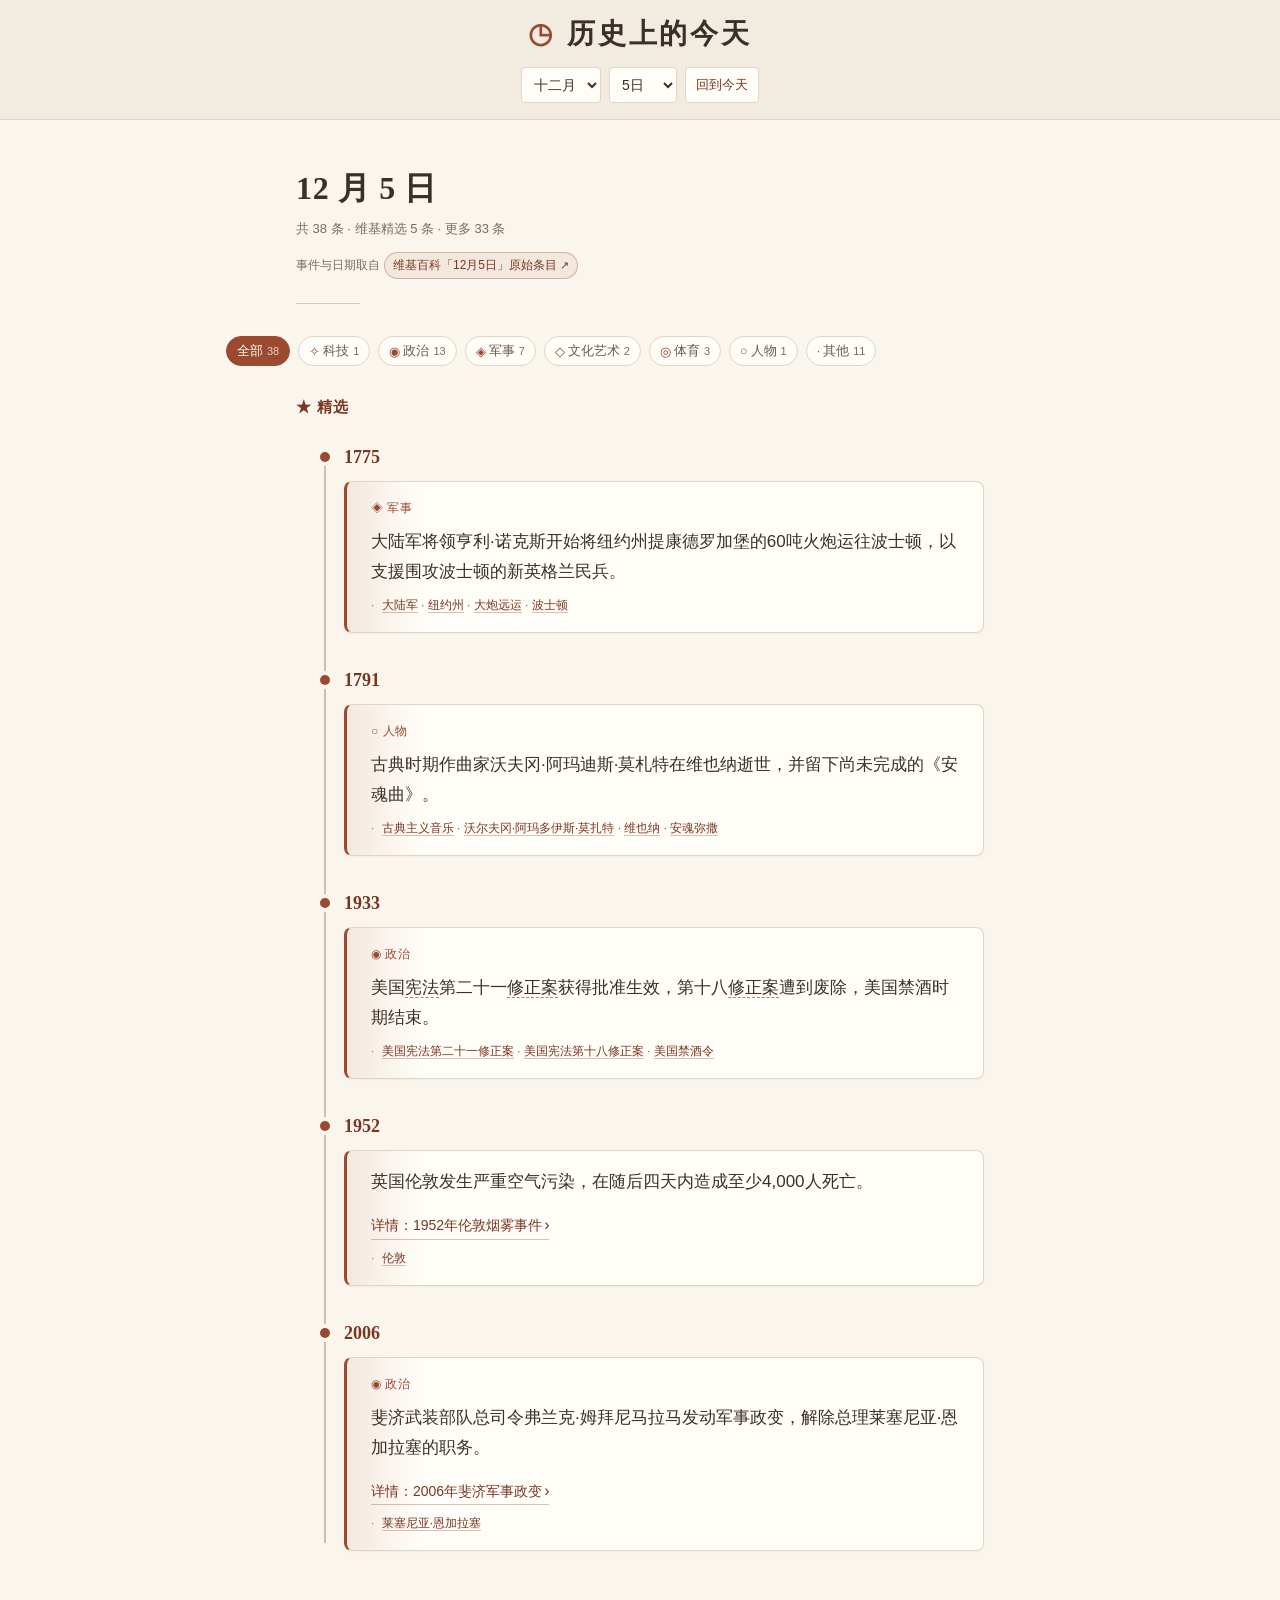
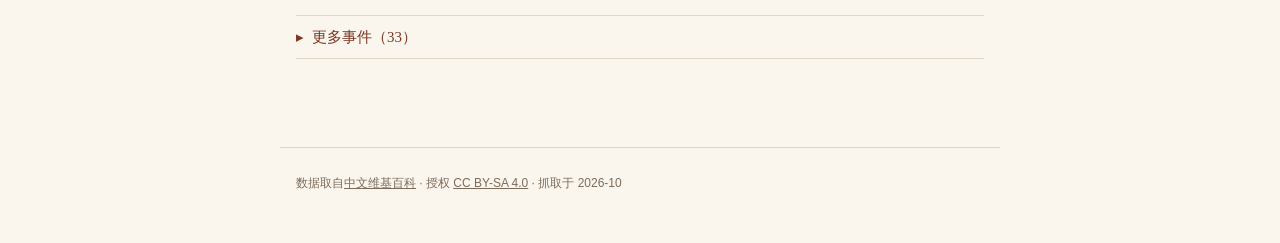
==== commit 4c3e068c: "精选与更多事件去重，并改掉有歧义的计数文案 用户反馈「维基精选 5 条 · 全部事件 34 条」看不懂：「全部」就该是所有， 那应该是 39 条，而数字有时显示 39、有时 34。  查下来文案歧义只" ====
--- a/index.html
+++ b/index.html
@@ -27,7 +27,7 @@
 
   <section class="date-hero">
     <h1 id="heroDate">10 月 9 日</h1>
-    <p id="heroMeta" class="hero-meta">维基精选 5 条 · 全部事件 41 条</p>
+    <p id="heroMeta" class="hero-meta">共 39 条 · 维基精选 5 条 · 更多 34 条</p>
     <!-- 日期出处：本页全部事件都来自维基百科该日期条目，这是日期声明的依据 -->
     <p class="hero-source">
       事件与日期取自<a id="sourceLink" href="https://zh.wikipedia.org/zh-cn/10月9日"
@@ -45,12 +45,19 @@
     <ol class="timeline" id="selectedList"></ol>
   </section>
 
-  <!-- 全部事件：默认折叠（layout.md §5.8）-->
+  <!-- 更多事件：默认折叠（layout.md §5.8）。
+       ⚠ 标题用「更多事件」：
+         - 不能叫「全部事件」—— 这一节**不含**上面的精选，叫「全部」
+           会和精选区的条数对不上，用户会以为数字错了（§6.5）。
+         - 不能叫「其他事件」—— 「其他」是八个分类之一（占 45%），
+           同屏出现会和分类筛选栏的「其他」撞义。
+         - 不用「其余事件」—— 要先知道上面挑走了一部分才讲得通，且偏书面。
+           「更多」不预设前提，也更口语，适合 10 岁基准读者。 -->
   <section class="events-section" aria-labelledby="evtTitle">
     <button class="section-toggle" id="evtToggle" type="button"
             aria-expanded="false" aria-controls="eventsList">
       <span class="toggle-arrow" aria-hidden="true">▸</span>
-      <span id="evtTitle">全部事件（<span id="evtCount">41</span>）</span>
+      <span id="evtTitle">更多事件（<span id="evtCount">34</span>）</span>
     </button>
     <ol class="timeline" id="eventsList" hidden></ol>
   </section>
